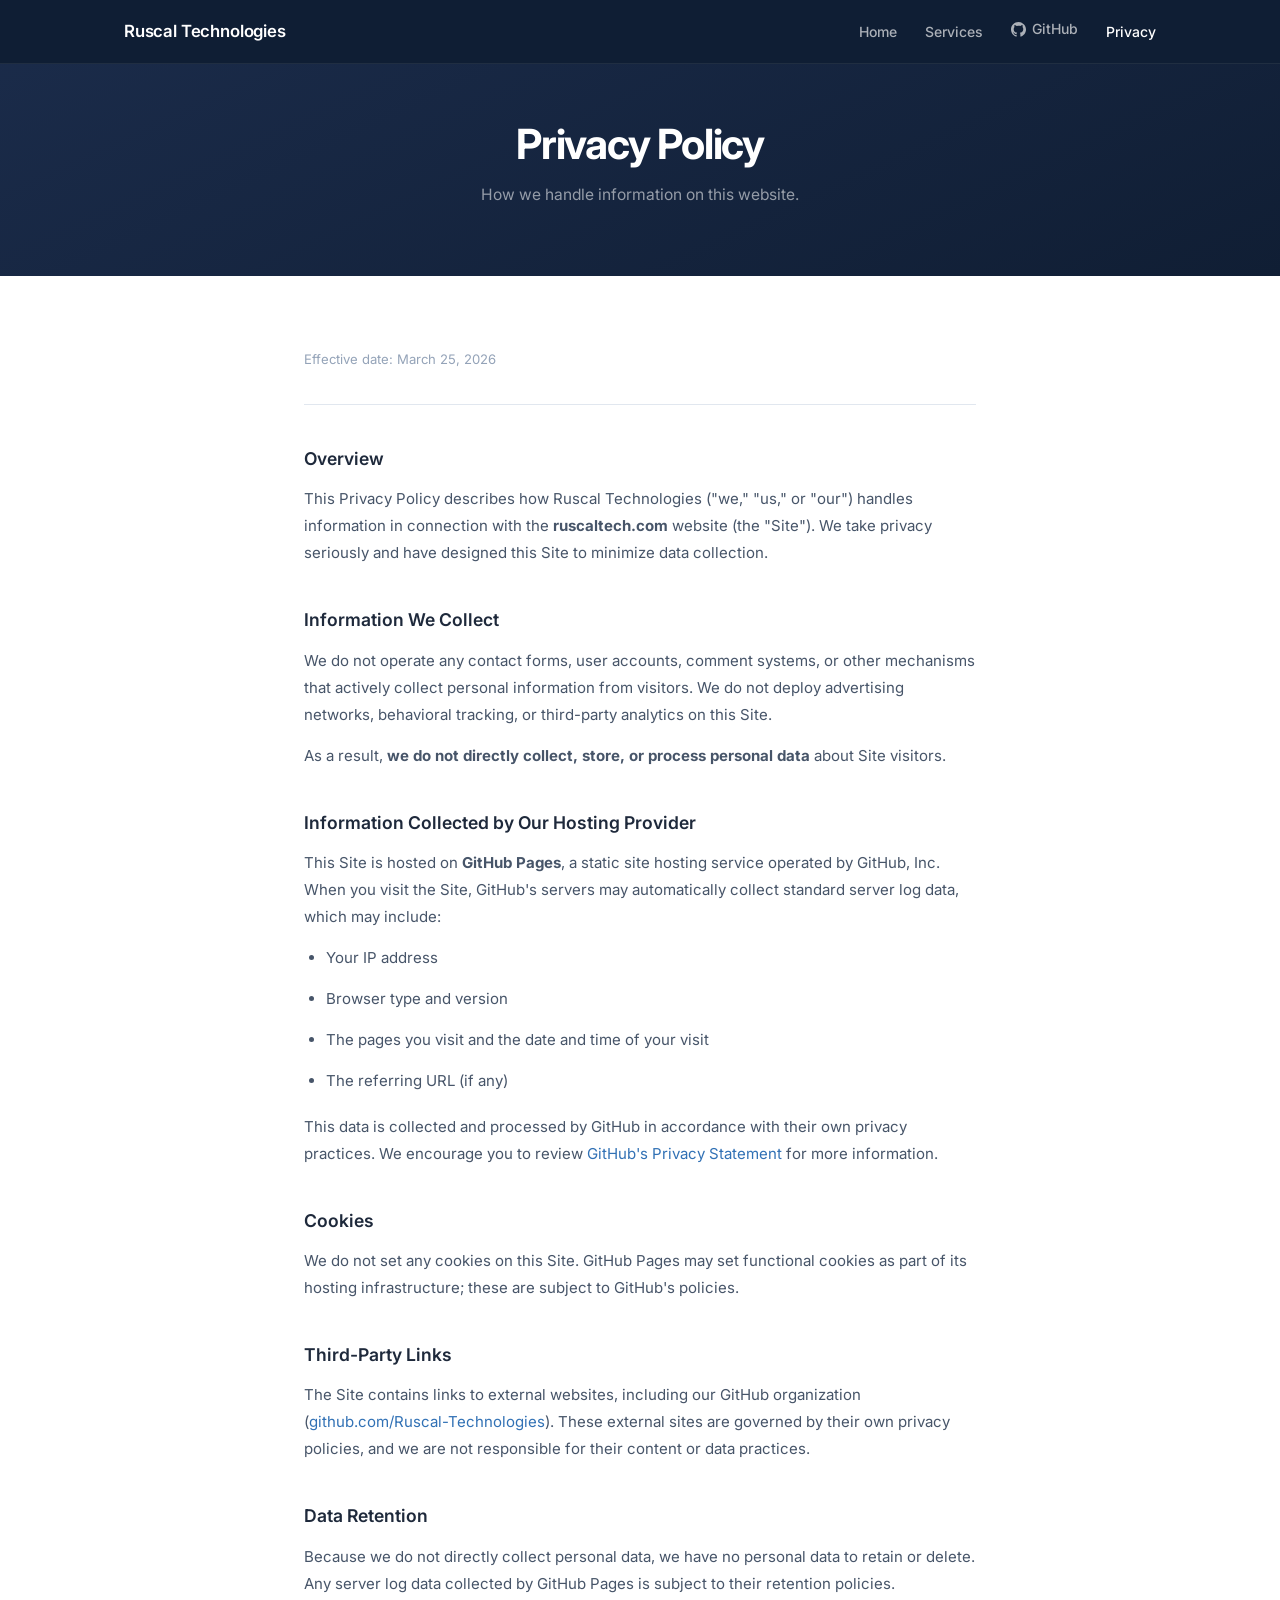
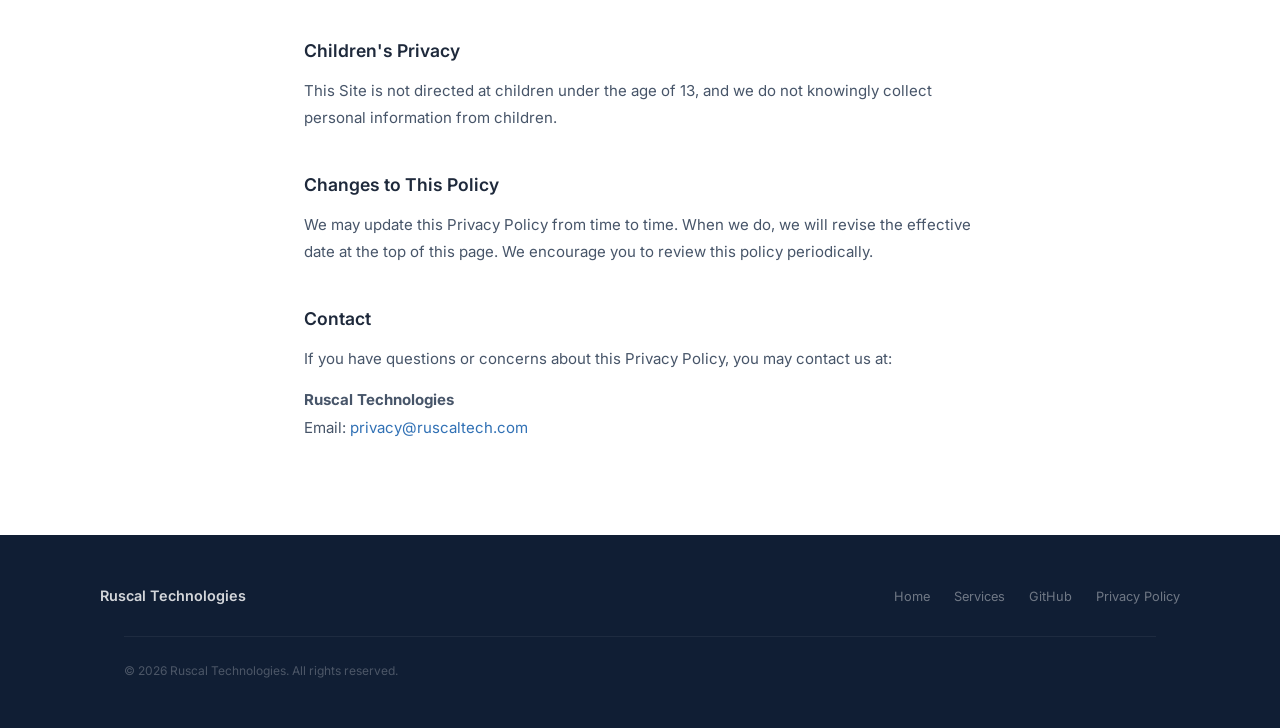
==== privacy.html @ c92f6630 "Initial site launch for ruscaltech.com Static GitHub Pages site for Ruscal Technologies: home page, " ====
<!DOCTYPE html>
<html lang="en">
<head>
  <meta charset="UTF-8" />
  <meta name="viewport" content="width=device-width, initial-scale=1.0" />
  <title>Privacy Policy — Ruscal Technologies</title>
  <meta name="description" content="Privacy policy for the Ruscal Technologies website." />
  <meta name="robots" content="noindex" />
  <link rel="icon" type="image/svg+xml" href="favicon.svg" />
  <link rel="stylesheet" href="assets/css/style.css" />
</head>
<body>

<!-- Navigation -->
<nav aria-label="Main navigation">
  <div class="nav-inner">
    <a class="nav-logo" href="index.html">Ruscal Technologies</a>
    <button class="nav-toggle" id="nav-toggle" aria-expanded="false" aria-controls="nav-links" aria-label="Toggle navigation">
      <span></span><span></span><span></span>
    </button>
    <ul class="nav-links" id="nav-links">
      <li><a href="index.html">Home</a></li>
      <li><a href="services.html">Services</a></li>
      <li>
        <a href="https://github.com/Ruscal-Technologies" target="_blank" rel="noopener noreferrer" class="nav-gh">
          <svg xmlns="http://www.w3.org/2000/svg" width="15" height="15" viewBox="0 0 24 24" fill="currentColor" aria-hidden="true">
            <path d="M12 0C5.374 0 0 5.373 0 12c0 5.302 3.438 9.8 8.207 11.387.599.111.793-.261.793-.577v-2.234c-3.338.726-4.033-1.416-4.033-1.416-.546-1.387-1.333-1.756-1.333-1.756-1.089-.745.083-.729.083-.729 1.205.084 1.839 1.237 1.839 1.237 1.07 1.834 2.807 1.304 3.492.997.107-.775.418-1.305.762-1.604-2.665-.305-5.467-1.334-5.467-5.931 0-1.311.469-2.381 1.236-3.221-.124-.303-.535-1.524.117-3.176 0 0 1.008-.322 3.301 1.23A11.509 11.509 0 0 1 12 5.803c1.02.005 2.047.138 3.006.404 2.291-1.552 3.297-1.23 3.297-1.23.653 1.653.242 2.874.118 3.176.77.84 1.235 1.911 1.235 3.221 0 4.609-2.807 5.624-5.479 5.921.43.372.823 1.102.823 2.222v3.293c0 .319.192.694.801.576C20.566 21.797 24 17.3 24 12c0-6.627-5.373-12-12-12z"/>
          </svg>
          GitHub
        </a>
      </li>
      <li><a href="privacy.html">Privacy</a></li>
    </ul>
  </div>
</nav>

<!-- Page header -->
<header class="page-header">
  <h1>Privacy Policy</h1>
  <p>How we handle information on this website.</p>
</header>

<!-- Content -->
<main>
  <div class="long-form">
    <p class="meta">Effective date: March 25, 2026</p>

    <h2>Overview</h2>
    <p>
      This Privacy Policy describes how Ruscal Technologies ("we," "us," or "our") handles information
      in connection with the <strong>ruscaltech.com</strong> website (the "Site"). We take
      privacy seriously and have designed this Site to minimize data collection.
    </p>

    <h2>Information We Collect</h2>
    <p>
      We do not operate any contact forms, user accounts, comment systems, or other mechanisms that
      actively collect personal information from visitors. We do not deploy advertising networks,
      behavioral tracking, or third-party analytics on this Site.
    </p>
    <p>
      As a result, <strong>we do not directly collect, store, or process personal data</strong> about
      Site visitors.
    </p>

    <h2>Information Collected by Our Hosting Provider</h2>
    <p>
      This Site is hosted on <strong>GitHub Pages</strong>, a static site hosting service operated by
      GitHub, Inc. When you visit the Site, GitHub's servers may automatically collect standard server
      log data, which may include:
    </p>
    <ul>
      <li>Your IP address</li>
      <li>Browser type and version</li>
      <li>The pages you visit and the date and time of your visit</li>
      <li>The referring URL (if any)</li>
    </ul>
    <p>
      This data is collected and processed by GitHub in accordance with their own privacy practices.
      We encourage you to review
      <a href="https://docs.github.com/en/site-policy/privacy-policies/github-general-privacy-statement" target="_blank" rel="noopener noreferrer">GitHub's Privacy Statement</a>
      for more information.
    </p>

    <h2>Cookies</h2>
    <p>
      We do not set any cookies on this Site. GitHub Pages may set functional cookies as part of
      its hosting infrastructure; these are subject to GitHub's policies.
    </p>

    <h2>Third-Party Links</h2>
    <p>
      The Site contains links to external websites, including our GitHub organization
      (<a href="https://github.com/Ruscal-Technologies" target="_blank" rel="noopener noreferrer">github.com/Ruscal-Technologies</a>).
      These external sites are governed by their own privacy policies, and we are not responsible
      for their content or data practices.
    </p>

    <h2>Data Retention</h2>
    <p>
      Because we do not directly collect personal data, we have no personal data to retain or delete.
      Any server log data collected by GitHub Pages is subject to their retention policies.
    </p>

    <h2>Children's Privacy</h2>
    <p>
      This Site is not directed at children under the age of 13, and we do not knowingly collect
      personal information from children.
    </p>

    <h2>Changes to This Policy</h2>
    <p>
      We may update this Privacy Policy from time to time. When we do, we will revise the effective
      date at the top of this page. We encourage you to review this policy periodically.
    </p>

    <h2>Contact</h2>
    <p>
      If you have questions or concerns about this Privacy Policy, you may contact us at:
    </p>
    <p>
      <strong>Ruscal Technologies</strong><br />
      Email: <a href="mailto:privacy@ruscaltech.com">privacy@ruscaltech.com</a>
    </p>
  </div>
</main>

<!-- Footer -->
<footer>
  <div class="footer-inner">
    <span class="footer-brand">Ruscal Technologies</span>
    <ul class="footer-links">
      <li><a href="index.html">Home</a></li>
      <li><a href="services.html">Services</a></li>
      <li><a href="https://github.com/Ruscal-Technologies" target="_blank" rel="noopener noreferrer">GitHub</a></li>
      <li><a href="privacy.html">Privacy Policy</a></li>
    </ul>
  </div>
  <div class="container">
    <p class="footer-copy">&copy; <span id="yr"></span> Ruscal Technologies. All rights reserved.</p>
  </div>
</footer>

<script src="assets/js/main.js"></script>
<script>document.getElementById('yr').textContent = new Date().getFullYear();</script>
</body>
</html>
---- assets/css/style.css ----
@import url('https://fonts.googleapis.com/css2?family=Inter:wght@300;400;500;600;700&display=swap');

/* ─── Design tokens ───────────────────────── */

:root {
  --navy:        #1b2c4b;
  --navy-dark:   #101e34;
  --navy-mid:    #243563;
  --accent:      #3171b5;
  --accent-h:    #255d9e;
  --text:        #1e293b;
  --text-2:      #475569;
  --text-muted:  #94a3b8;
  --bg:          #ffffff;
  --bg-alt:      #f4f7fb;
  --border:      #e1e7ef;
  --radius:      8px;
  --radius-lg:   12px;
  --shadow-sm:   0 1px 3px rgba(0,0,0,.06), 0 1px 2px rgba(0,0,0,.04);
  --shadow:      0 4px 6px rgba(0,0,0,.05), 0 10px 20px rgba(0,0,0,.06);
  --shadow-h:    0 8px 16px rgba(0,0,0,.08), 0 20px 40px rgba(0,0,0,.08);
  --max-w:       1080px;
  --font:        'Inter', system-ui, -apple-system, BlinkMacSystemFont, sans-serif;
  --nav-h:       64px;
}

/* ─── Reset ───────────────────────────────── */

*, *::before, *::after { box-sizing: border-box; margin: 0; padding: 0; }

html {
  font-size: 16px;
  -webkit-font-smoothing: antialiased;
  -moz-osx-font-smoothing: grayscale;
  scroll-behavior: smooth;
}

body {
  font-family: var(--font);
  color: var(--text);
  background: var(--bg);
  line-height: 1.6;
}

img { max-width: 100%; display: block; }

a { color: var(--accent); text-decoration: none; }
a:hover { color: var(--accent-h); }

/* ─── Layout ──────────────────────────────── */

.container {
  width: 100%;
  max-width: var(--max-w);
  margin: 0 auto;
  padding: 0 24px;
}

/* ─── Navigation ──────────────────────────── */

nav {
  position: fixed;
  top: 0; left: 0; right: 0;
  z-index: 100;
  height: var(--nav-h);
  background: rgba(16, 30, 52, 0.97);
  backdrop-filter: blur(10px);
  -webkit-backdrop-filter: blur(10px);
  border-bottom: 1px solid rgba(255,255,255,.07);
}

.nav-inner {
  display: flex;
  align-items: center;
  justify-content: space-between;
  height: 100%;
  max-width: var(--max-w);
  margin: 0 auto;
  padding: 0 24px;
}

.nav-logo {
  font-size: 1.05rem;
  font-weight: 600;
  color: #fff;
  letter-spacing: -0.01em;
  transition: opacity .15s;
}
.nav-logo:hover { color: #fff; opacity: .8; }

.nav-links {
  display: flex;
  align-items: center;
  gap: 28px;
  list-style: none;
}

.nav-links a {
  font-size: .875rem;
  font-weight: 500;
  color: rgba(255,255,255,.65);
  transition: color .15s;
}
.nav-links a:hover,
.nav-links a.active { color: #fff; }

.nav-links .nav-gh {
  display: inline-flex;
  align-items: center;
  gap: 6px;
}

/* Mobile nav toggle */
.nav-toggle {
  display: none;
  flex-direction: column;
  justify-content: center;
  gap: 5px;
  background: none;
  border: none;
  cursor: pointer;
  padding: 6px;
  border-radius: 4px;
}
.nav-toggle span {
  display: block;
  width: 22px; height: 2px;
  background: rgba(255,255,255,.8);
  border-radius: 2px;
  transition: transform .2s, opacity .2s;
}
.nav-toggle.open span:nth-child(1) { transform: translateY(7px) rotate(45deg); }
.nav-toggle.open span:nth-child(2) { opacity: 0; }
.nav-toggle.open span:nth-child(3) { transform: translateY(-7px) rotate(-45deg); }

/* ─── Hero ────────────────────────────────── */

.hero {
  background: linear-gradient(155deg, var(--navy) 0%, var(--navy-dark) 100%);
  padding: calc(var(--nav-h) + 88px) 24px 100px;
  text-align: center;
}

.hero-eyebrow {
  display: inline-block;
  font-size: .72rem;
  font-weight: 600;
  letter-spacing: .1em;
  text-transform: uppercase;
  color: rgba(255,255,255,.38);
  margin-bottom: 20px;
}

.hero h1 {
  font-size: clamp(2.2rem, 5vw, 3.4rem);
  font-weight: 700;
  color: #fff;
  letter-spacing: -.03em;
  line-height: 1.15;
  margin-bottom: 20px;
}

.hero-tagline {
  font-size: clamp(.975rem, 2vw, 1.15rem);
  color: rgba(255,255,255,.58);
  max-width: 600px;
  margin: 0 auto 44px;
  font-weight: 400;
  line-height: 1.7;
}

.hero-actions {
  display: flex;
  gap: 12px;
  justify-content: center;
  flex-wrap: wrap;
}

/* ─── Buttons ─────────────────────────────── */

.btn {
  display: inline-flex;
  align-items: center;
  gap: 8px;
  padding: 10px 22px;
  border-radius: var(--radius);
  font-size: .875rem;
  font-weight: 500;
  cursor: pointer;
  transition: background .15s, color .15s, box-shadow .15s, transform .1s;
  white-space: nowrap;
}

.btn-primary {
  background: var(--accent);
  color: #fff;
}
.btn-primary:hover {
  background: var(--accent-h);
  color: #fff;
  box-shadow: 0 4px 16px rgba(49,113,181,.38);
  transform: translateY(-1px);
}

.btn-outline {
  background: transparent;
  color: rgba(255,255,255,.78);
  border: 1px solid rgba(255,255,255,.22);
}
.btn-outline:hover {
  background: rgba(255,255,255,.07);
  color: #fff;
  border-color: rgba(255,255,255,.42);
}

.btn-ghost {
  background: transparent;
  color: var(--accent);
  border: 1px solid var(--border);
}
.btn-ghost:hover {
  background: var(--bg-alt);
  color: var(--accent-h);
}

/* ─── Sections ────────────────────────────── */

.section { padding: 84px 24px; }
.section-alt { background: var(--bg-alt); }

.section-header {
  text-align: center;
  margin-bottom: 56px;
}

.section-label {
  display: inline-block;
  font-size: .72rem;
  font-weight: 600;
  letter-spacing: .1em;
  text-transform: uppercase;
  color: var(--accent);
  margin-bottom: 12px;
}

.section-header h2 {
  font-size: clamp(1.6rem, 3vw, 2.1rem);
  font-weight: 700;
  letter-spacing: -.025em;
  color: var(--text);
  margin-bottom: 16px;
  line-height: 1.25;
}

.section-header p {
  font-size: .975rem;
  color: var(--text-2);
  max-width: 540px;
  margin: 0 auto;
  line-height: 1.7;
}

/* ─── Capability cards ────────────────────── */

.card-grid {
  display: grid;
  grid-template-columns: repeat(auto-fit, minmax(230px, 1fr));
  gap: 20px;
  max-width: var(--max-w);
  margin: 0 auto;
}

.card {
  background: var(--bg);
  border: 1px solid var(--border);
  border-radius: var(--radius-lg);
  padding: 32px 26px;
  box-shadow: var(--shadow-sm);
  transition: box-shadow .2s, transform .2s;
}

.card:hover {
  box-shadow: var(--shadow-h);
  transform: translateY(-2px);
}

.card-icon {
  width: 44px; height: 44px;
  border-radius: var(--radius);
  background: var(--bg-alt);
  display: flex;
  align-items: center;
  justify-content: center;
  margin-bottom: 20px;
  color: var(--accent);
}

.card h3 {
  font-size: .975rem;
  font-weight: 600;
  color: var(--text);
  margin-bottom: 10px;
}

.card p {
  font-size: .875rem;
  color: var(--text-2);
  line-height: 1.7;
}

/* ─── About blurb ─────────────────────────── */

.about-prose {
  max-width: 660px;
  margin: 0 auto;
  text-align: center;
}

.about-prose p {
  font-size: .975rem;
  color: var(--text-2);
  line-height: 1.8;
  margin-bottom: 16px;
}
.about-prose p:last-child { margin-bottom: 0; }

/* ─── GitHub CTA ──────────────────────────── */

.github-cta {
  background: var(--navy);
  padding: 80px 24px;
  text-align: center;
}

.github-cta h2 {
  font-size: clamp(1.5rem, 3vw, 2rem);
  font-weight: 700;
  color: #fff;
  letter-spacing: -.025em;
  margin-bottom: 14px;
}

.github-cta p {
  color: rgba(255,255,255,.55);
  max-width: 480px;
  margin: 0 auto 36px;
  font-size: .975rem;
  line-height: 1.7;
}

/* ─── Page header (inner pages) ───────────── */

.page-header {
  background: linear-gradient(155deg, var(--navy) 0%, var(--navy-dark) 100%);
  padding: calc(var(--nav-h) + 56px) 24px 68px;
  text-align: center;
}

.page-header h1 {
  font-size: clamp(1.8rem, 4vw, 2.6rem);
  font-weight: 700;
  color: #fff;
  letter-spacing: -.03em;
  margin-bottom: 12px;
  line-height: 1.2;
}

.page-header p {
  color: rgba(255,255,255,.55);
  font-size: .975rem;
  max-width: 460px;
  margin: 0 auto;
  line-height: 1.7;
}

/* ─── Services detail layout ──────────────── */

.services-body {
  max-width: var(--max-w);
  margin: 0 auto;
  padding: 0 24px;
}

.service-block {
  display: grid;
  grid-template-columns: 220px 1fr;
  gap: 48px;
  align-items: start;
  padding: 72px 0;
  border-bottom: 1px solid var(--border);
}

.service-block:first-child { padding-top: 80px; }
.service-block:last-child { border-bottom: none; padding-bottom: 80px; }

.service-label-col {
  position: sticky;
  top: calc(var(--nav-h) + 28px);
}

.service-number {
  font-size: .7rem;
  font-weight: 600;
  letter-spacing: .1em;
  text-transform: uppercase;
  color: var(--accent);
  margin-bottom: 10px;
}

.service-label-col h2 {
  font-size: 1.4rem;
  font-weight: 700;
  letter-spacing: -.025em;
  color: var(--text);
  line-height: 1.3;
}

.service-body p {
  font-size: .975rem;
  color: var(--text-2);
  line-height: 1.8;
  margin-bottom: 18px;
}
.service-body p:last-of-type { margin-bottom: 28px; }

.tag-list {
  display: flex;
  flex-wrap: wrap;
  gap: 8px;
  margin-top: 4px;
}

.tag {
  font-size: .75rem;
  font-weight: 500;
  padding: 4px 11px;
  border-radius: 999px;
  background: var(--bg-alt);
  color: var(--text-2);
  border: 1px solid var(--border);
  transition: border-color .15s, color .15s;
}

/* ─── Privacy / long-form ─────────────────── */

.long-form {
  max-width: 720px;
  margin: 0 auto;
  padding: 72px 24px 80px;
}

.long-form .meta {
  font-size: .82rem;
  color: var(--text-muted);
  margin-bottom: 40px;
  padding-bottom: 32px;
  border-bottom: 1px solid var(--border);
}

.long-form h2 {
  font-size: 1.1rem;
  font-weight: 600;
  color: var(--text);
  margin: 40px 0 12px;
}
.long-form h2:first-of-type { margin-top: 0; }

.long-form p, .long-form li {
  font-size: .94rem;
  color: var(--text-2);
  line-height: 1.8;
  margin-bottom: 14px;
}

.long-form ul {
  padding-left: 22px;
  margin-bottom: 18px;
}

.long-form a { color: var(--accent); }
.long-form a:hover { color: var(--accent-h); }

/* ─── Footer ──────────────────────────────── */

footer {
  background: var(--navy-dark);
  padding: 48px 24px;
}

.footer-inner {
  max-width: var(--max-w);
  margin: 0 auto;
  display: flex;
  justify-content: space-between;
  align-items: center;
  flex-wrap: wrap;
  gap: 20px;
}

.footer-brand {
  font-size: .9rem;
  font-weight: 600;
  color: rgba(255,255,255,.82);
}

.footer-links {
  display: flex;
  gap: 24px;
  list-style: none;
  flex-wrap: wrap;
}

.footer-links a {
  font-size: .8rem;
  color: rgba(255,255,255,.4);
  transition: color .15s;
}
.footer-links a:hover { color: rgba(255,255,255,.78); }

.footer-copy {
  width: 100%;
  margin-top: 28px;
  padding-top: 24px;
  border-top: 1px solid rgba(255,255,255,.06);
  font-size: .75rem;
  color: rgba(255,255,255,.25);
}

/* ─── Responsive ──────────────────────────── */

@media (max-width: 768px) {
  .nav-links {
    display: none;
    flex-direction: column;
    position: fixed;
    top: var(--nav-h);
    left: 0; right: 0;
    background: rgba(16, 30, 52, .98);
    padding: 16px 24px 24px;
    gap: 0;
    border-top: 1px solid rgba(255,255,255,.06);
  }
  .nav-links.open { display: flex; }
  .nav-links li { width: 100%; }
  .nav-links a {
    display: flex;
    align-items: center;
    padding: 13px 0;
    font-size: .95rem;
    border-bottom: 1px solid rgba(255,255,255,.05);
  }
  .nav-toggle { display: flex; }

  .service-block {
    grid-template-columns: 1fr;
    gap: 20px;
    padding: 52px 0;
  }
  .service-block:first-child { padding-top: 56px; }
  .service-block:last-child { padding-bottom: 56px; }
  .service-label-col { position: static; }

  .footer-inner { flex-direction: column; align-items: flex-start; }
}

@media (max-width: 480px) {
  .section { padding: 60px 20px; }
  .card-grid { grid-template-columns: 1fr; }
  .hero { padding: calc(var(--nav-h) + 56px) 20px 72px; }
}
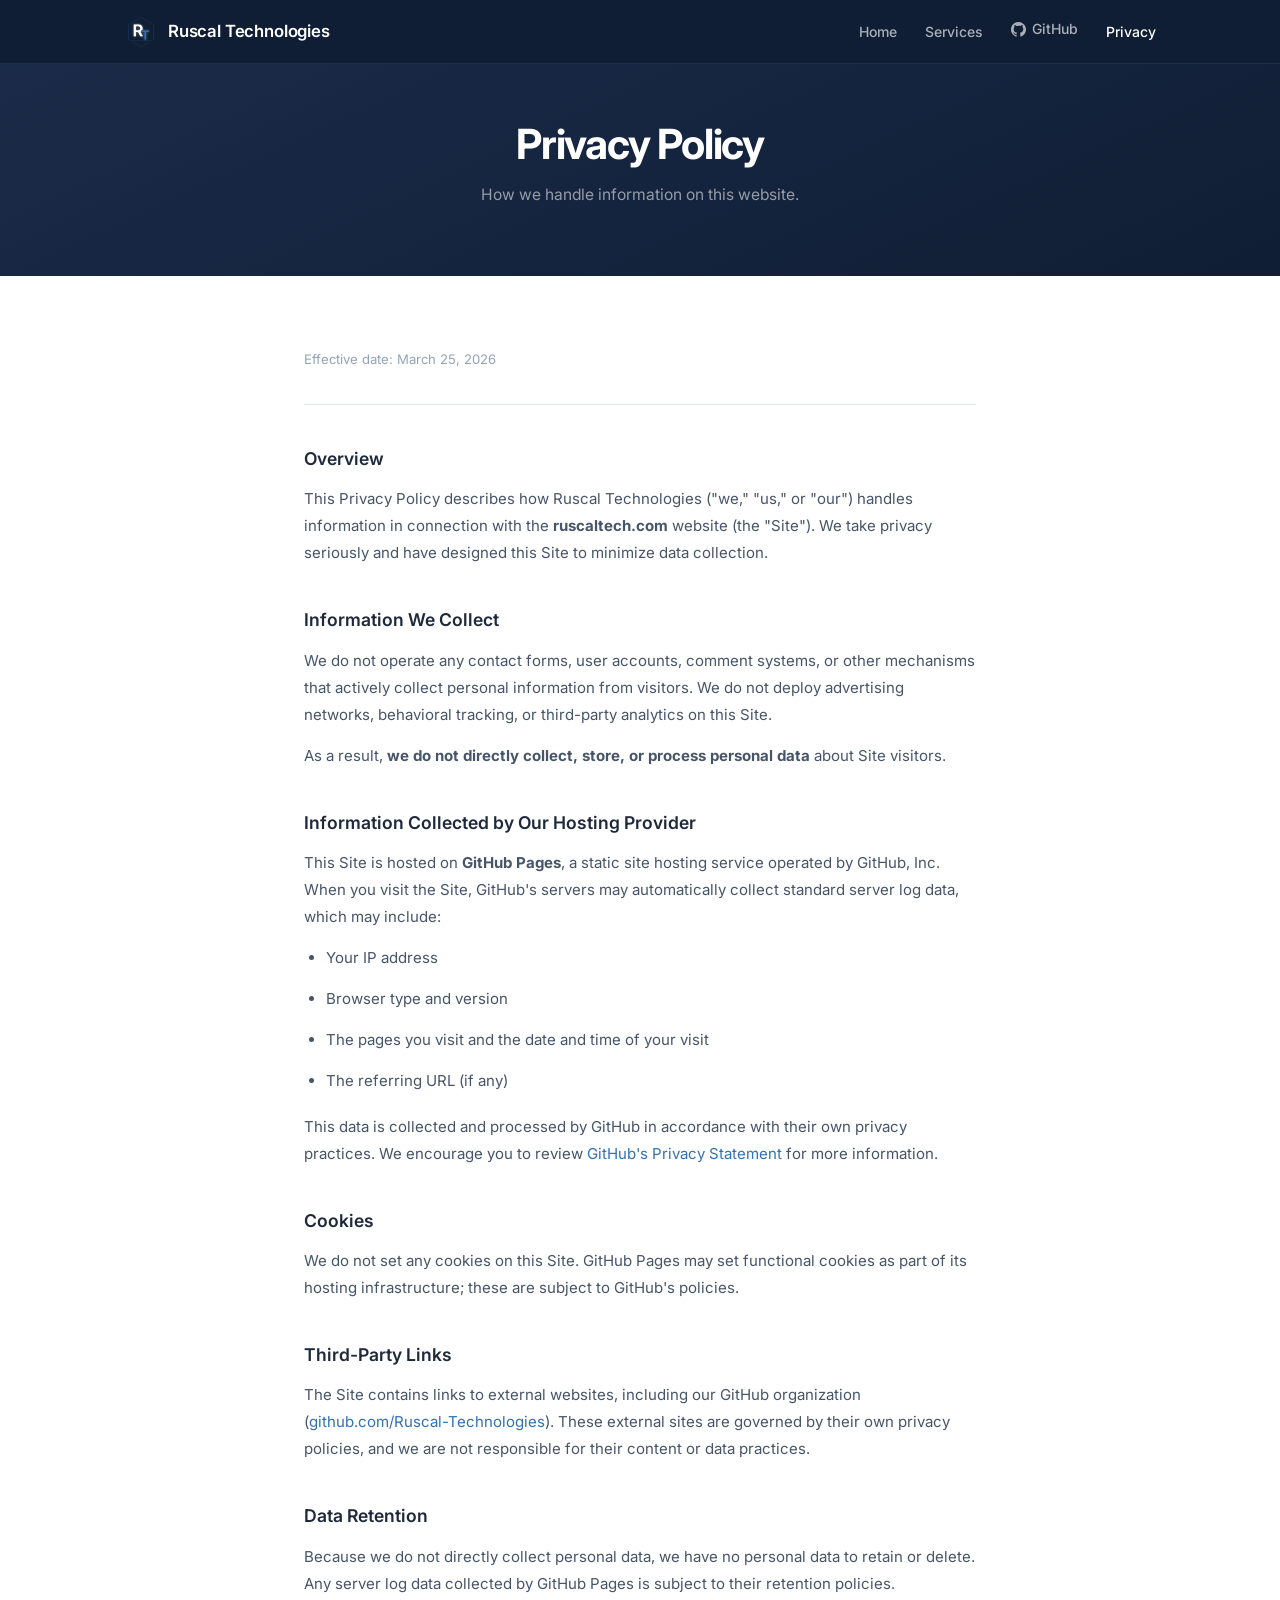
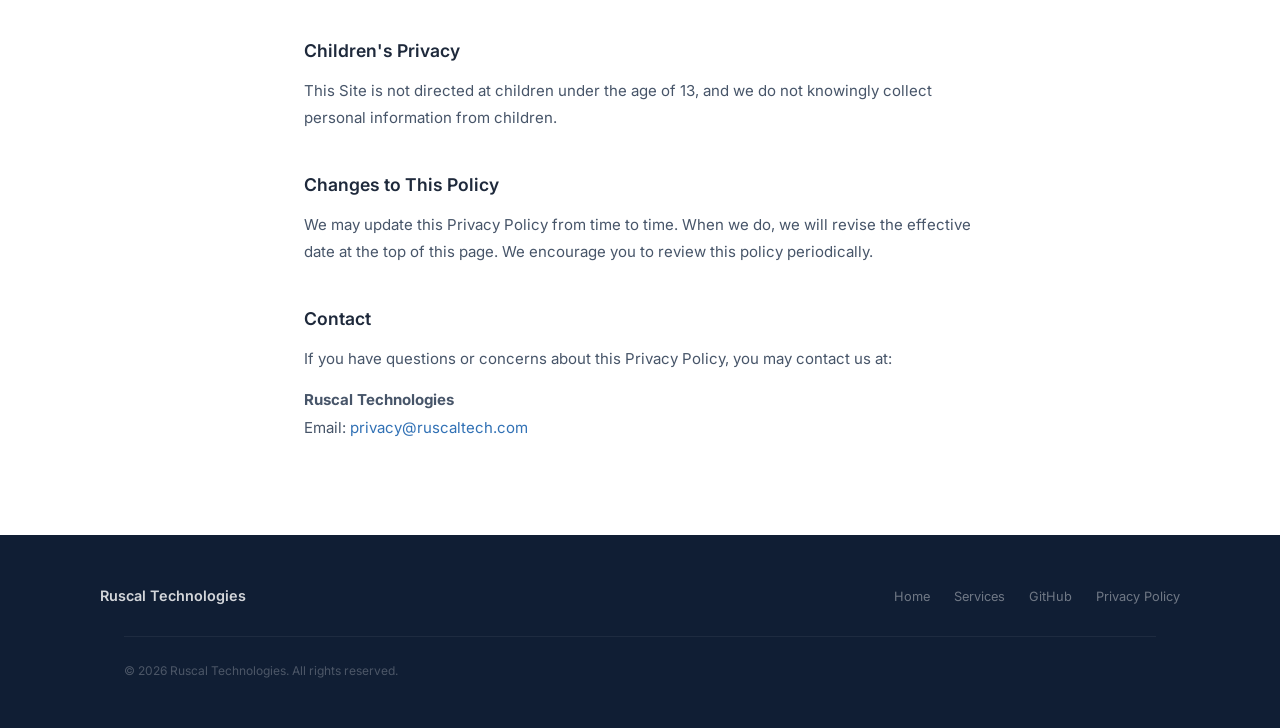
==== commit 35947770: "Add RT logo as favicon and site branding" ====
--- a/privacy.html
+++ b/privacy.html
@@ -6,6 +6,7 @@
   <title>Privacy Policy — Ruscal Technologies</title>
   <meta name="description" content="Privacy policy for the Ruscal Technologies website." />
   <meta name="robots" content="noindex" />
+  <link rel="icon" type="image/png" href="assets/images/logo.png" />
   <link rel="icon" type="image/svg+xml" href="favicon.svg" />
   <link rel="stylesheet" href="assets/css/style.css" />
 </head>
@@ -14,7 +15,10 @@
 <!-- Navigation -->
 <nav aria-label="Main navigation">
   <div class="nav-inner">
-    <a class="nav-logo" href="index.html">Ruscal Technologies</a>
+    <a class="nav-logo" href="index.html">
+      <img src="assets/images/logo.png" alt="" class="nav-logo-img" aria-hidden="true">
+      Ruscal Technologies
+    </a>
     <button class="nav-toggle" id="nav-toggle" aria-expanded="false" aria-controls="nav-links" aria-label="Toggle navigation">
       <span></span><span></span><span></span>
     </button>
--- a/assets/css/style.css
+++ b/assets/css/style.css
@@ -80,6 +80,9 @@
 }
 
 .nav-logo {
+  display: flex;
+  align-items: center;
+  gap: 10px;
   font-size: 1.05rem;
   font-weight: 600;
   color: #fff;
@@ -87,6 +90,13 @@
   transition: opacity .15s;
 }
 .nav-logo:hover { color: #fff; opacity: .8; }
+
+.nav-logo-img {
+  width: 34px;
+  height: 34px;
+  border-radius: 6px;
+  flex-shrink: 0;
+}
 
 .nav-links {
   display: flex;
@@ -139,6 +149,13 @@
   background: linear-gradient(155deg, var(--navy) 0%, var(--navy-dark) 100%);
   padding: calc(var(--nav-h) + 88px) 24px 100px;
   text-align: center;
+}
+
+.hero-logo {
+  width: 108px;
+  height: 108px;
+  border-radius: 18px;
+  margin: 0 auto 28px;
 }
 
 .hero-eyebrow {
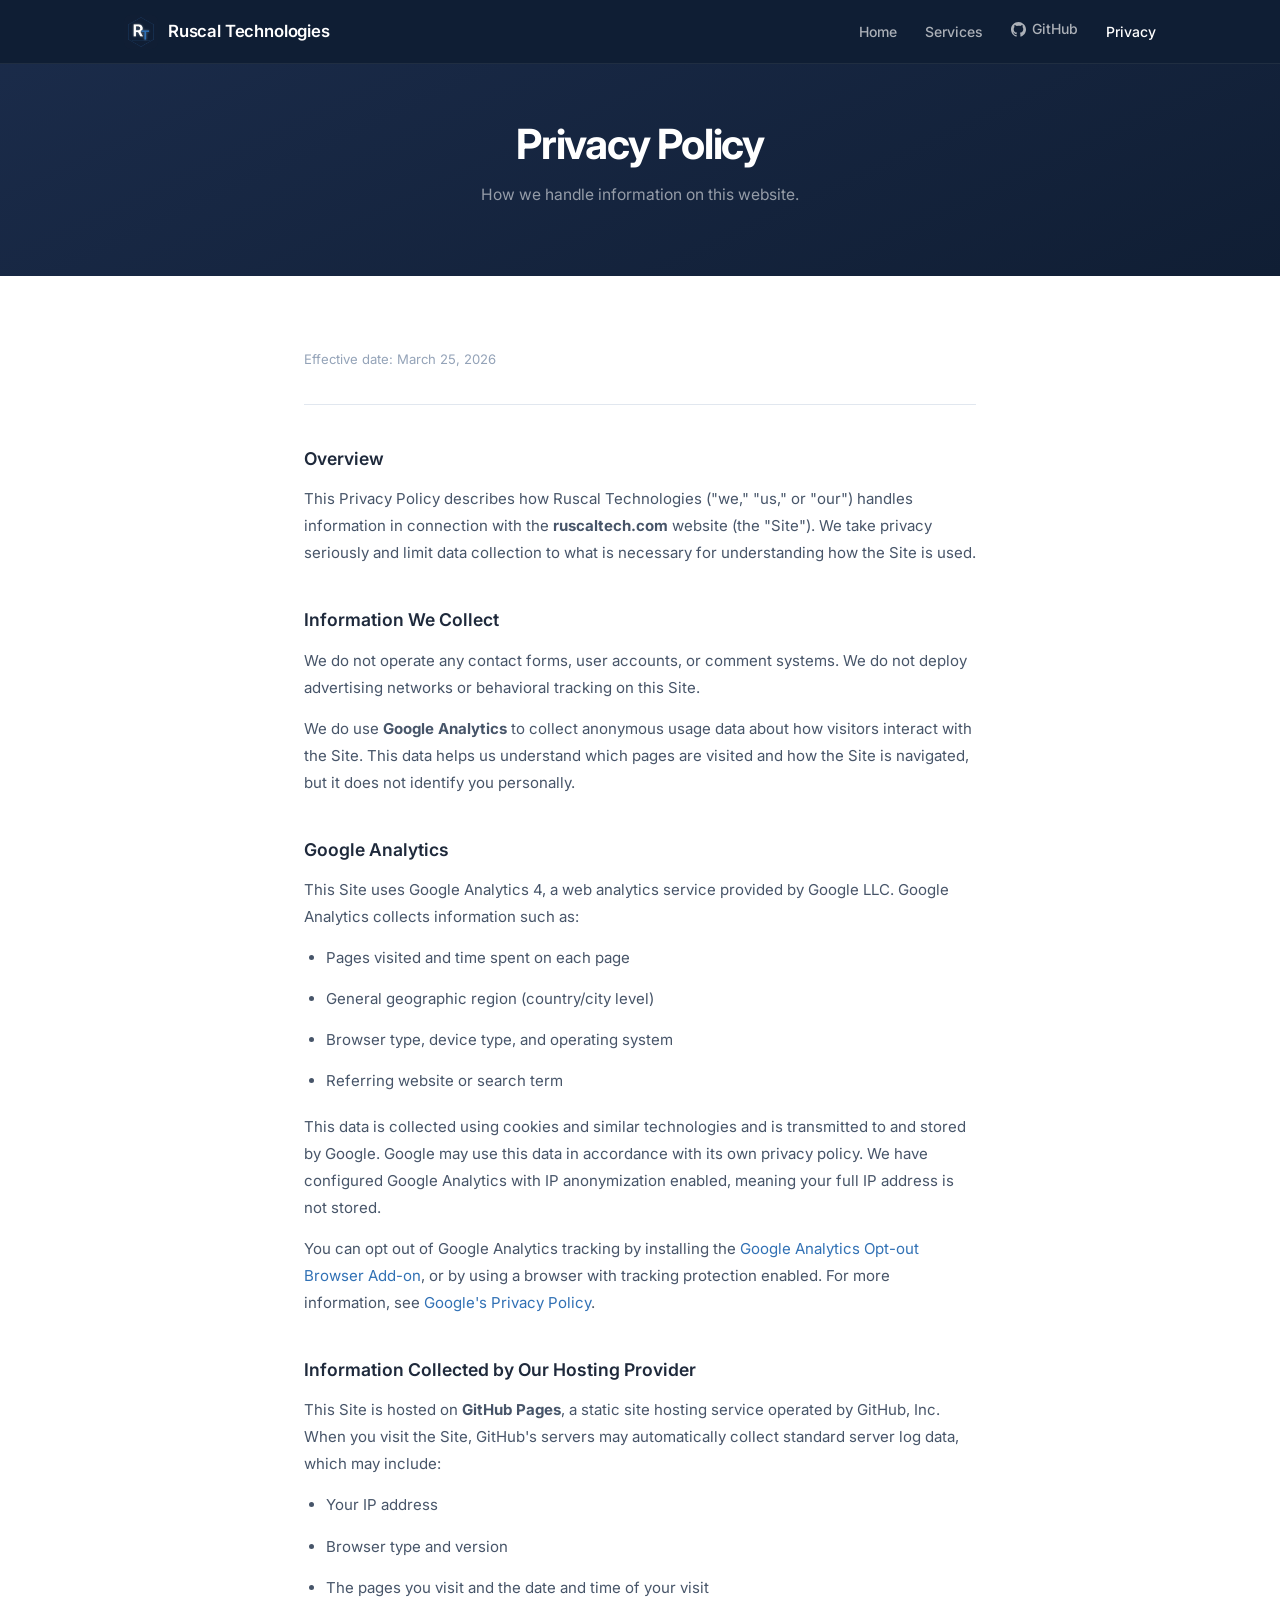
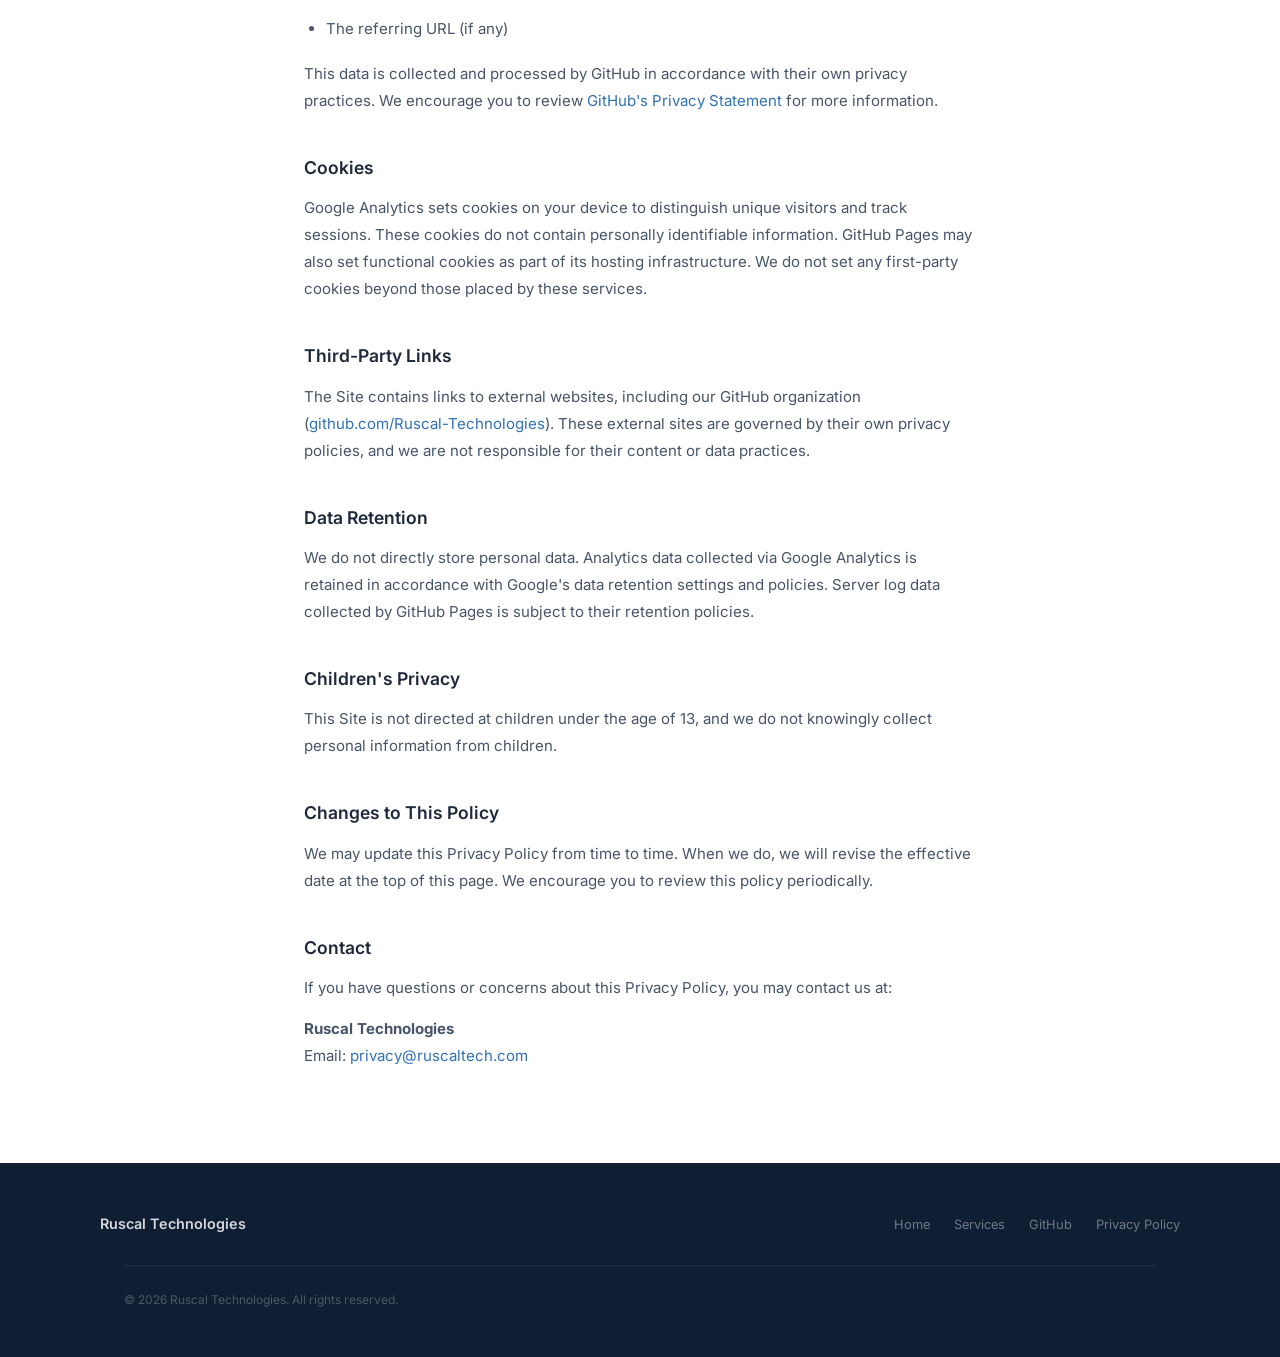
==== commit 275d8772: "Update privacy policy to reflect Google Analytics usage" ====
--- a/privacy.html
+++ b/privacy.html
@@ -53,18 +53,41 @@
     <p>
       This Privacy Policy describes how Ruscal Technologies ("we," "us," or "our") handles information
       in connection with the <strong>ruscaltech.com</strong> website (the "Site"). We take
-      privacy seriously and have designed this Site to minimize data collection.
+      privacy seriously and limit data collection to what is necessary for understanding how the Site is used.
     </p>
 
     <h2>Information We Collect</h2>
     <p>
-      We do not operate any contact forms, user accounts, comment systems, or other mechanisms that
-      actively collect personal information from visitors. We do not deploy advertising networks,
-      behavioral tracking, or third-party analytics on this Site.
+      We do not operate any contact forms, user accounts, or comment systems. We do not deploy
+      advertising networks or behavioral tracking on this Site.
     </p>
     <p>
-      As a result, <strong>we do not directly collect, store, or process personal data</strong> about
-      Site visitors.
+      We do use <strong>Google Analytics</strong> to collect anonymous usage data about how visitors
+      interact with the Site. This data helps us understand which pages are visited and how the Site
+      is navigated, but it does not identify you personally.
+    </p>
+
+    <h2>Google Analytics</h2>
+    <p>
+      This Site uses Google Analytics 4, a web analytics service provided by Google LLC. Google
+      Analytics collects information such as:
+    </p>
+    <ul>
+      <li>Pages visited and time spent on each page</li>
+      <li>General geographic region (country/city level)</li>
+      <li>Browser type, device type, and operating system</li>
+      <li>Referring website or search term</li>
+    </ul>
+    <p>
+      This data is collected using cookies and similar technologies and is transmitted to and stored
+      by Google. Google may use this data in accordance with its own privacy policy. We have configured
+      Google Analytics with IP anonymization enabled, meaning your full IP address is not stored.
+    </p>
+    <p>
+      You can opt out of Google Analytics tracking by installing the
+      <a href="https://tools.google.com/dlpage/gaoptout" target="_blank" rel="noopener noreferrer">Google Analytics Opt-out Browser Add-on</a>,
+      or by using a browser with tracking protection enabled.
+      For more information, see <a href="https://policies.google.com/privacy" target="_blank" rel="noopener noreferrer">Google's Privacy Policy</a>.
     </p>
 
     <h2>Information Collected by Our Hosting Provider</h2>
@@ -88,8 +111,10 @@
 
     <h2>Cookies</h2>
     <p>
-      We do not set any cookies on this Site. GitHub Pages may set functional cookies as part of
-      its hosting infrastructure; these are subject to GitHub's policies.
+      Google Analytics sets cookies on your device to distinguish unique visitors and track sessions.
+      These cookies do not contain personally identifiable information. GitHub Pages may also set
+      functional cookies as part of its hosting infrastructure. We do not set any first-party cookies
+      beyond those placed by these services.
     </p>
 
     <h2>Third-Party Links</h2>
@@ -102,8 +127,9 @@
 
     <h2>Data Retention</h2>
     <p>
-      Because we do not directly collect personal data, we have no personal data to retain or delete.
-      Any server log data collected by GitHub Pages is subject to their retention policies.
+      We do not directly store personal data. Analytics data collected via Google Analytics is
+      retained in accordance with Google's data retention settings and policies. Server log data
+      collected by GitHub Pages is subject to their retention policies.
     </p>
 
     <h2>Children's Privacy</h2>
--- a/assets/css/style.css
+++ b/assets/css/style.css
@@ -149,13 +149,6 @@
   background: linear-gradient(155deg, var(--navy) 0%, var(--navy-dark) 100%);
   padding: calc(var(--nav-h) + 88px) 24px 100px;
   text-align: center;
-}
-
-.hero-logo {
-  width: 108px;
-  height: 108px;
-  border-radius: 18px;
-  margin: 0 auto 28px;
 }
 
 .hero-eyebrow {
